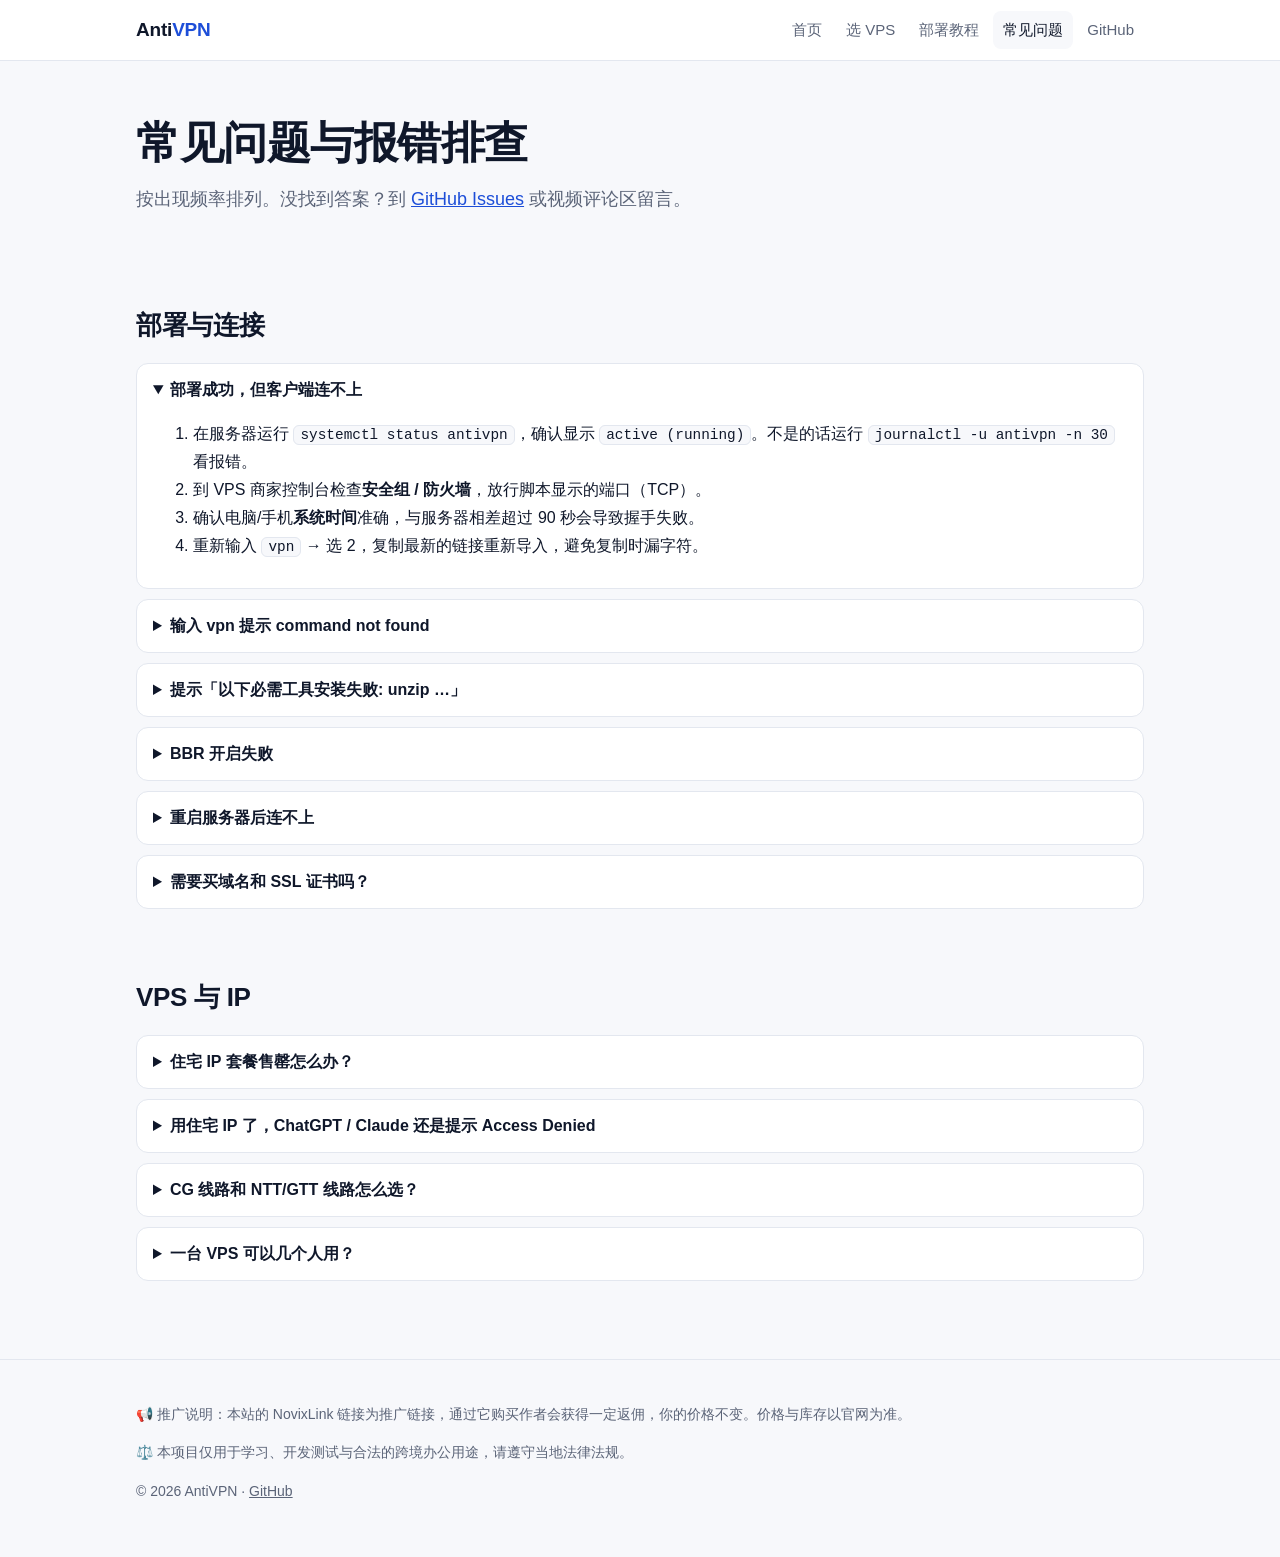
==== docs/faq.html @ 0d94ec45 "docs: 新增 GitHub Pages 独立站（首页 / 选 VPS / 部署教程 / 常见问题） - 选 VPS 页：NTT / GTT / CG 三条线路对比，库存数据来自 stock.jso" ====
<!doctype html>
<html lang="zh-CN">
<head>
<meta charset="utf-8">
<meta name="viewport" content="width=device-width, initial-scale=1">
<title>常见问题与报错排查 | AntiVPN 自建 VLESS-Reality 节点</title>
<meta name="description" content="AntiVPN 常见问题：连不上怎么办、vpn 命令找不到、BBR 开启失败、ChatGPT 仍提示 Access Denied、住宅 IP 售罄怎么办等，逐条给出排查步骤。">
<link rel="canonical" href="https://gkismet.github.io/antivpn/faq.html">
<link rel="stylesheet" href="assets/style.css">
<script type="application/ld+json">
{"@context":"https://schema.org","@type":"FAQPage","mainEntity":[
{"@type":"Question","name":"部署成功但客户端连不上怎么办？","acceptedAnswer":{"@type":"Answer","text":"先在服务器运行 systemctl status antivpn 确认服务在运行，再检查云服务商控制台的安全组是否放行了节点端口，最后确认客户端时间与服务器时间相差不超过 90 秒。"}},
{"@type":"Question","name":"住宅 IP 套餐售罄怎么办？","acceptedAnswer":{"@type":"Answer","text":"NTT 和 GTT 线路配置价格相同，哪个有货买哪个；都售罄时可在官网预订补货，或先选有货的 CG 线路（无中国大陆优化）。"}},
{"@type":"Question","name":"需要购买域名和证书吗？","acceptedAnswer":{"@type":"Answer","text":"不需要。Reality 协议借用公开网站的 TLS 握手，无需自己的域名和证书。"}}]}
</script>
</head>
<body>
<header class="site-header">
  <div class="wrap">
    <a class="logo" href="./">Anti<span>VPN</span></a>
    <nav class="nav">
      <a href="./">首页</a>
      <a href="plans.html">选 VPS</a>
      <a href="guide.html">部署教程</a>
      <a href="faq.html" aria-current="page">常见问题</a>
      <a href="https://github.com/gkismet/antivpn" rel="noopener">GitHub</a>
    </nav>
  </div>
</header>

<main class="wrap">
  <section class="hero">
    <h1>常见问题与报错排查</h1>
    <p class="lead">按出现频率排列。没找到答案？到 <a href="https://github.com/gkismet/antivpn/issues" rel="noopener">GitHub Issues</a> 或视频评论区留言。</p>
  </section>

  <section>
    <h2>部署与连接</h2>
    <details open>
      <summary>部署成功，但客户端连不上</summary>
      <ol>
        <li>在服务器运行 <code>systemctl status antivpn</code>，确认显示 <code>active (running)</code>。不是的话运行 <code>journalctl -u antivpn -n 30</code> 看报错。</li>
        <li>到 VPS 商家控制台检查<strong>安全组 / 防火墙</strong>，放行脚本显示的端口（TCP）。</li>
        <li>确认电脑/手机<strong>系统时间</strong>准确，与服务器相差超过 90 秒会导致握手失败。</li>
        <li>重新输入 <code>vpn</code> → 选 2，复制最新的链接重新导入，避免复制时漏字符。</li>
      </ol>
    </details>
    <details>
      <summary>输入 vpn 提示 command not found</summary>
      <p>旧版本脚本有这个问题，已修复。重新运行一次安装命令即可（会生成新的节点链接，记得重新导入）。</p>
    </details>
    <details>
      <summary>提示「以下必需工具安装失败: unzip …」</summary>
      <p>通常是软件源暂时不可用。Debian/Ubuntu 运行 <code>apt-get update &amp;&amp; apt-get install -y unzip jq curl</code>，CentOS 系运行 <code>yum install -y unzip jq curl</code>，然后重新运行脚本。</p>
    </details>
    <details>
      <summary>BBR 开启失败</summary>
      <p>一般是 VPS 使用 OpenVZ / LXC 等容器虚拟化，不允许修改内核参数。不影响节点使用，只是长距离传输少了加速。KVM 架构的 VPS 都可以开启。</p>
    </details>
    <details>
      <summary>重启服务器后连不上</summary>
      <p>新版脚本会在每次服务启动时自动补上防火墙规则。如果你用的是旧版，重新运行一次安装命令即可。</p>
    </details>
    <details>
      <summary>需要买域名和 SSL 证书吗？</summary>
      <p>不需要。Reality 协议借用公开网站的 TLS 握手，不需要自己的域名和证书。</p>
    </details>
  </section>

  <section>
    <h2>VPS 与 IP</h2>
    <details>
      <summary>住宅 IP 套餐售罄怎么办？</summary>
      <p>NTT 和 GTT 两条线路配置、价格相同，哪个有货买哪个；都售罄时可以在官网点「预订补货」，或者先选目前有货的 CG 线路（没有中国大陆线路优化）。实时库存见 <a href="plans.html">选 VPS</a> 页。</p>
    </details>
    <details>
      <summary>用住宅 IP 了，ChatGPT / Claude 还是提示 Access Denied</summary>
      <ol>
        <li>确认客户端真的走了节点：浏览器打开 <code>ip.sb</code>，显示的应是 VPS 的 IP。</li>
        <li>开启 <strong>TUN 模式</strong>，避免部分流量绕过代理。</li>
        <li>清除该网站的 Cookie，或用无痕窗口重试。</li>
        <li>仍然不行的话，可能是该 IP 曾被他人滥用。联系商家说明情况，按其 IP 判断标准和退款政策处理。</li>
      </ol>
    </details>
    <details>
      <summary>CG 线路和 NTT/GTT 线路怎么选？</summary>
      <p>人在中国大陆、看重晚高峰速度，选有回程优化的 NTT/GTT；人在海外、预算优先或流量需求大，选 CG。详细对比见 <a href="plans.html">选 VPS</a>。</p>
    </details>
    <details>
      <summary>一台 VPS 可以几个人用？</summary>
      <p>Lite 套餐日常 1~3 台设备足够。多人共用或经常看高清视频，建议 Basic 以上，并留意每月流量。</p>
    </details>
  </section>
</main>

<footer class="site-footer">
  <div class="wrap">
    <p class="disclosure">📢 推广说明：本站的 NovixLink 链接为推广链接，通过它购买作者会获得一定返佣，你的价格不变。价格与库存以官网为准。</p>
    <p class="disclosure">⚖️ 本项目仅用于学习、开发测试与合法的跨境办公用途，请遵守当地法律法规。</p>
    <p>© 2026 AntiVPN · <a href="https://github.com/gkismet/antivpn" rel="noopener">GitHub</a></p>
  </div>
</footer>
<script src="assets/site.js"></script>
</body>
</html>
---- docs/assets/style.css ----
:root {
  --bg: #f7f8fb;
  --surface: #ffffff;
  --text: #0f172a;
  --muted: #5b6478;
  --border: #e3e7ef;
  --brand: #1d4ed8;
  --brand-ink: #ffffff;
  --accent: #0ea5e9;
  --ok: #15803d;
  --warn: #b45309;
  --bad: #b91c1c;
  --code-bg: #0f172a;
  --code-ink: #e2e8f0;
  --radius: 14px;
  --shadow: 0 1px 2px rgba(15, 23, 42, .06), 0 8px 24px rgba(15, 23, 42, .06);
}
@media (prefers-color-scheme: dark) {
  :root {
    --bg: #0b1120;
    --surface: #111a2e;
    --text: #e5e9f2;
    --muted: #9aa5bd;
    --border: #22304d;
    --brand: #3b82f6;
    --accent: #38bdf8;
    --ok: #4ade80;
    --warn: #fbbf24;
    --bad: #f87171;
    --code-bg: #020617;
    --shadow: none;
  }
}
* { box-sizing: border-box; }
html { -webkit-text-size-adjust: 100%; }
body {
  margin: 0;
  background: var(--bg);
  color: var(--text);
  font: 16px/1.75 -apple-system, BlinkMacSystemFont, "Segoe UI", "PingFang SC", "Hiragino Sans GB", "Microsoft YaHei", sans-serif;
}
a { color: var(--brand); }
img, iframe { max-width: 100%; }
.wrap { max-width: 1040px; margin: 0 auto; padding: 0 16px; }

/* header */
.site-header { background: var(--surface); border-bottom: 1px solid var(--border); position: sticky; top: 0; z-index: 10; }
.site-header .wrap { display: flex; align-items: center; justify-content: space-between; gap: 12px; min-height: 60px; flex-wrap: wrap; }
.logo { font-weight: 800; font-size: 19px; color: var(--text); text-decoration: none; letter-spacing: -.2px; }
.logo span { color: var(--brand); }
.nav { display: flex; gap: 4px; flex-wrap: wrap; }
.nav a { color: var(--muted); text-decoration: none; padding: 6px 10px; border-radius: 8px; font-size: 15px; }
.nav a:hover, .nav a[aria-current="page"] { color: var(--text); background: var(--bg); }

/* hero */
.hero { padding: 56px 0 36px; }
.hero h1 { font-size: clamp(28px, 5vw, 44px); line-height: 1.2; margin: 0 0 14px; letter-spacing: -.5px; }
.hero p.lead { font-size: 18px; color: var(--muted); margin: 0 0 24px; max-width: 720px; }
.badges { display: flex; flex-wrap: wrap; gap: 8px; margin-bottom: 26px; }
.badge { font-size: 13px; padding: 4px 10px; border-radius: 999px; background: var(--surface); border: 1px solid var(--border); color: var(--muted); }

.btn { display: inline-block; padding: 12px 20px; border-radius: 10px; font-weight: 700; text-decoration: none; border: 1px solid transparent; }
.btn-primary { background: var(--brand); color: var(--brand-ink); }
.btn-primary:hover { filter: brightness(1.08); }
.btn-ghost { background: var(--surface); color: var(--text); border-color: var(--border); }
.btn-row { display: flex; flex-wrap: wrap; gap: 10px; }

/* sections */
section { padding: 28px 0; }
h2 { font-size: 26px; margin: 0 0 14px; letter-spacing: -.3px; }
h3 { font-size: 19px; margin: 22px 0 8px; }
.muted { color: var(--muted); }
.grid { display: grid; gap: 16px; grid-template-columns: repeat(auto-fit, minmax(240px, 1fr)); }
.card { background: var(--surface); border: 1px solid var(--border); border-radius: var(--radius); padding: 20px; box-shadow: var(--shadow); }
.card h3 { margin-top: 0; }
.step-num { display: inline-grid; place-items: center; width: 30px; height: 30px; border-radius: 50%; background: var(--brand); color: var(--brand-ink); font-weight: 800; margin-bottom: 8px; }

/* tables */
.table-wrap { overflow-x: auto; border: 1px solid var(--border); border-radius: var(--radius); background: var(--surface); }
table { border-collapse: collapse; width: 100%; min-width: 620px; font-size: 15px; }
th, td { padding: 11px 14px; text-align: left; border-bottom: 1px solid var(--border); vertical-align: top; }
th { font-size: 13px; color: var(--muted); font-weight: 600; background: var(--bg); }
tr:last-child td { border-bottom: 0; }
.price { font-weight: 800; white-space: nowrap; }
.stock { font-weight: 700; white-space: nowrap; }
.stock.ok { color: var(--ok); }
.stock.low { color: var(--warn); }
.stock.out { color: var(--bad); }

/* code */
pre { background: var(--code-bg); color: var(--code-ink); padding: 16px; border-radius: 12px; overflow-x: auto; font-size: 14px; line-height: 1.6; position: relative; }
code { font-family: ui-monospace, SFMono-Regular, Consolas, "Liberation Mono", monospace; }
:not(pre) > code { background: var(--bg); border: 1px solid var(--border); padding: 1px 6px; border-radius: 6px; font-size: .9em; }
.copy-btn { position: absolute; top: 8px; right: 8px; font-size: 12px; padding: 4px 10px; border-radius: 6px; border: 1px solid #334155; background: #1e293b; color: #e2e8f0; cursor: pointer; }

/* callouts */
.note { border-left: 4px solid var(--accent); background: var(--surface); padding: 12px 16px; border-radius: 0 10px 10px 0; margin: 16px 0; }
.note.warn { border-left-color: var(--warn); }
.disclosure { font-size: 14px; color: var(--muted); }

/* video */
.video { position: relative; padding-top: 56.25%; border-radius: var(--radius); overflow: hidden; background: #000; }
.video iframe { position: absolute; inset: 0; width: 100%; height: 100%; border: 0; }

/* faq */
details { background: var(--surface); border: 1px solid var(--border); border-radius: 12px; padding: 12px 16px; margin-bottom: 10px; }
summary { cursor: pointer; font-weight: 700; }
details[open] summary { margin-bottom: 8px; }

/* footer */
.site-footer { border-top: 1px solid var(--border); margin-top: 40px; padding: 28px 0 40px; font-size: 14px; color: var(--muted); }
.site-footer a { color: var(--muted); }

@media (max-width: 600px) {
  .hero { padding: 36px 0 20px; }
  .nav a { padding: 6px 8px; font-size: 14px; }
}
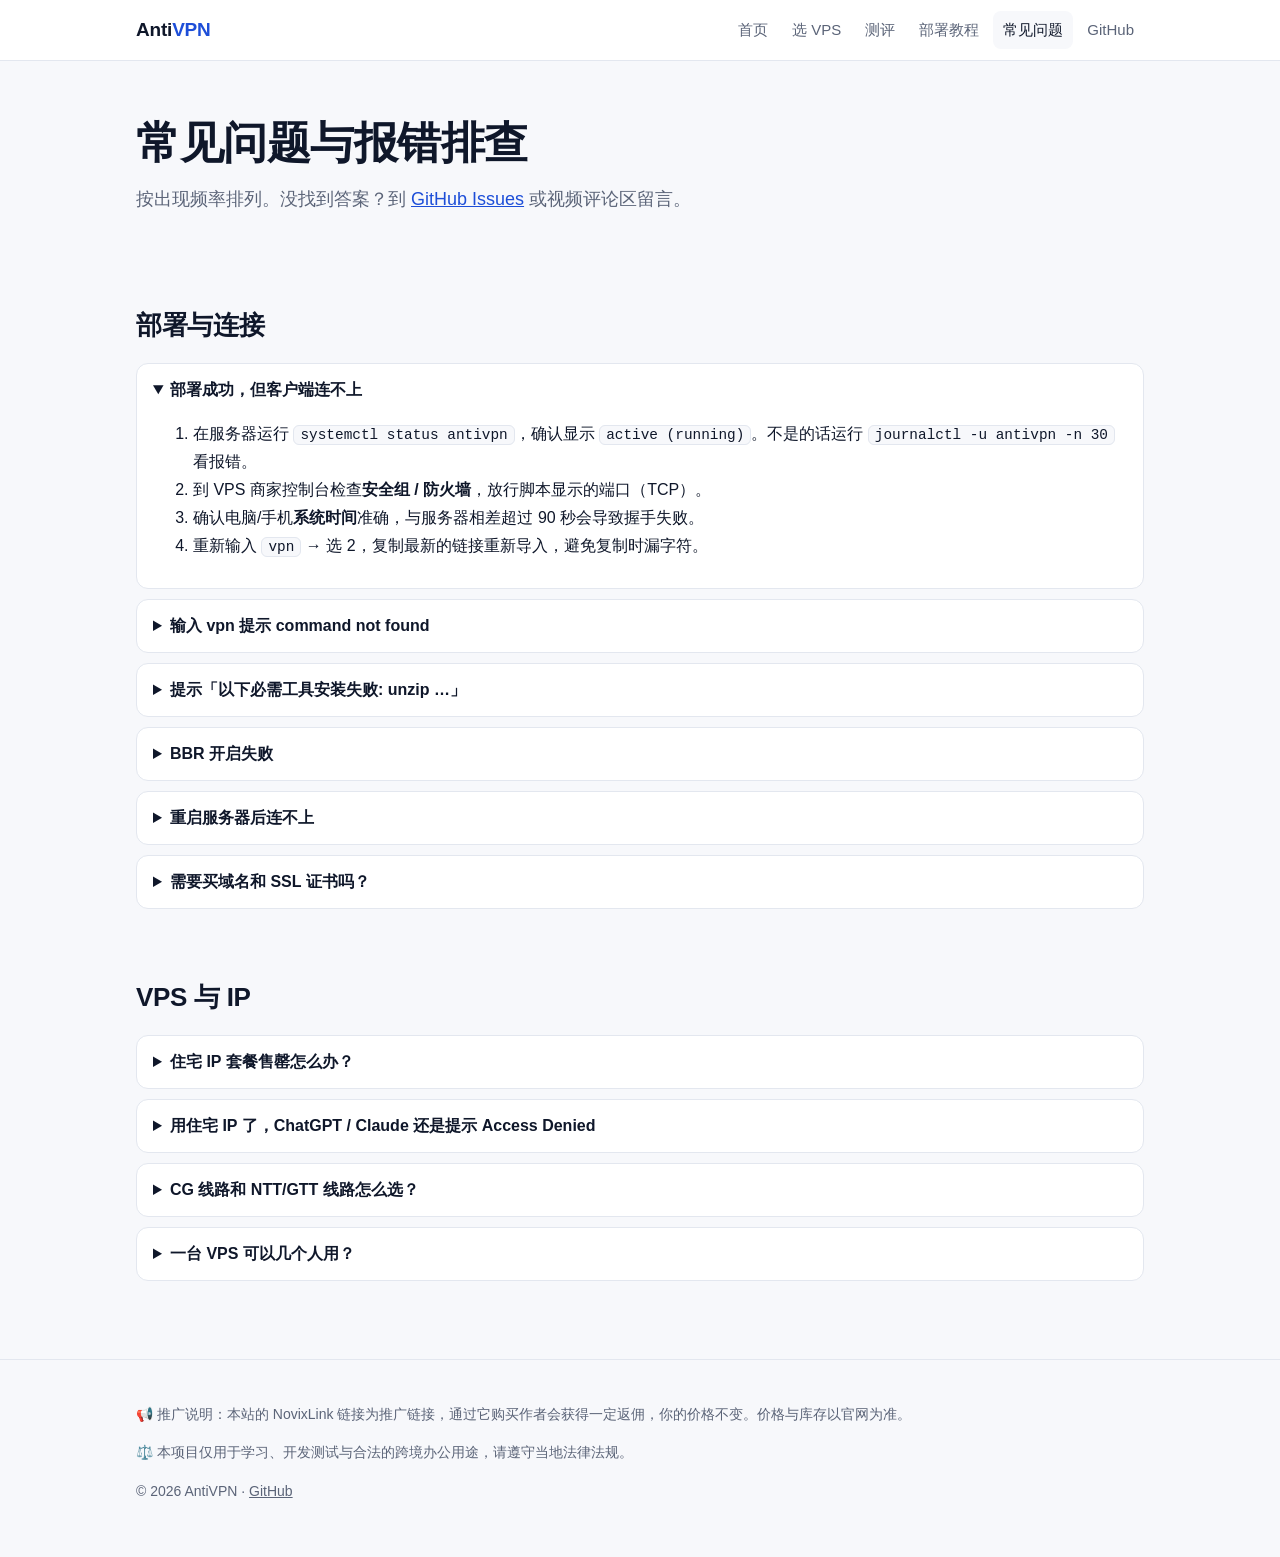
==== commit 97f7c489: "Add NovixLink review page with IP quality test results Co-Authored-By: Claude Opus 5.5 <noreply@anth" ====
--- a/docs/faq.html
+++ b/docs/faq.html
@@ -5,7 +5,7 @@
 <meta name="viewport" content="width=device-width, initial-scale=1">
 <title>常见问题与报错排查 | AntiVPN 自建 VLESS-Reality 节点</title>
 <meta name="description" content="AntiVPN 常见问题：连不上怎么办、vpn 命令找不到、BBR 开启失败、ChatGPT 仍提示 Access Denied、住宅 IP 售罄怎么办等，逐条给出排查步骤。">
-<link rel="canonical" href="https://gkismet.github.io/antivpn/faq.html">
+<link rel="canonical" href="https://lab.gkismet.com/antivpn/faq.html">
 <link rel="stylesheet" href="assets/style.css">
 <script type="application/ld+json">
 {"@context":"https://schema.org","@type":"FAQPage","mainEntity":[
@@ -21,6 +21,7 @@
     <nav class="nav">
       <a href="./">首页</a>
       <a href="plans.html">选 VPS</a>
+      <a href="review.html">测评</a>
       <a href="guide.html">部署教程</a>
       <a href="faq.html" aria-current="page">常见问题</a>
       <a href="https://github.com/gkismet/antivpn" rel="noopener">GitHub</a>
